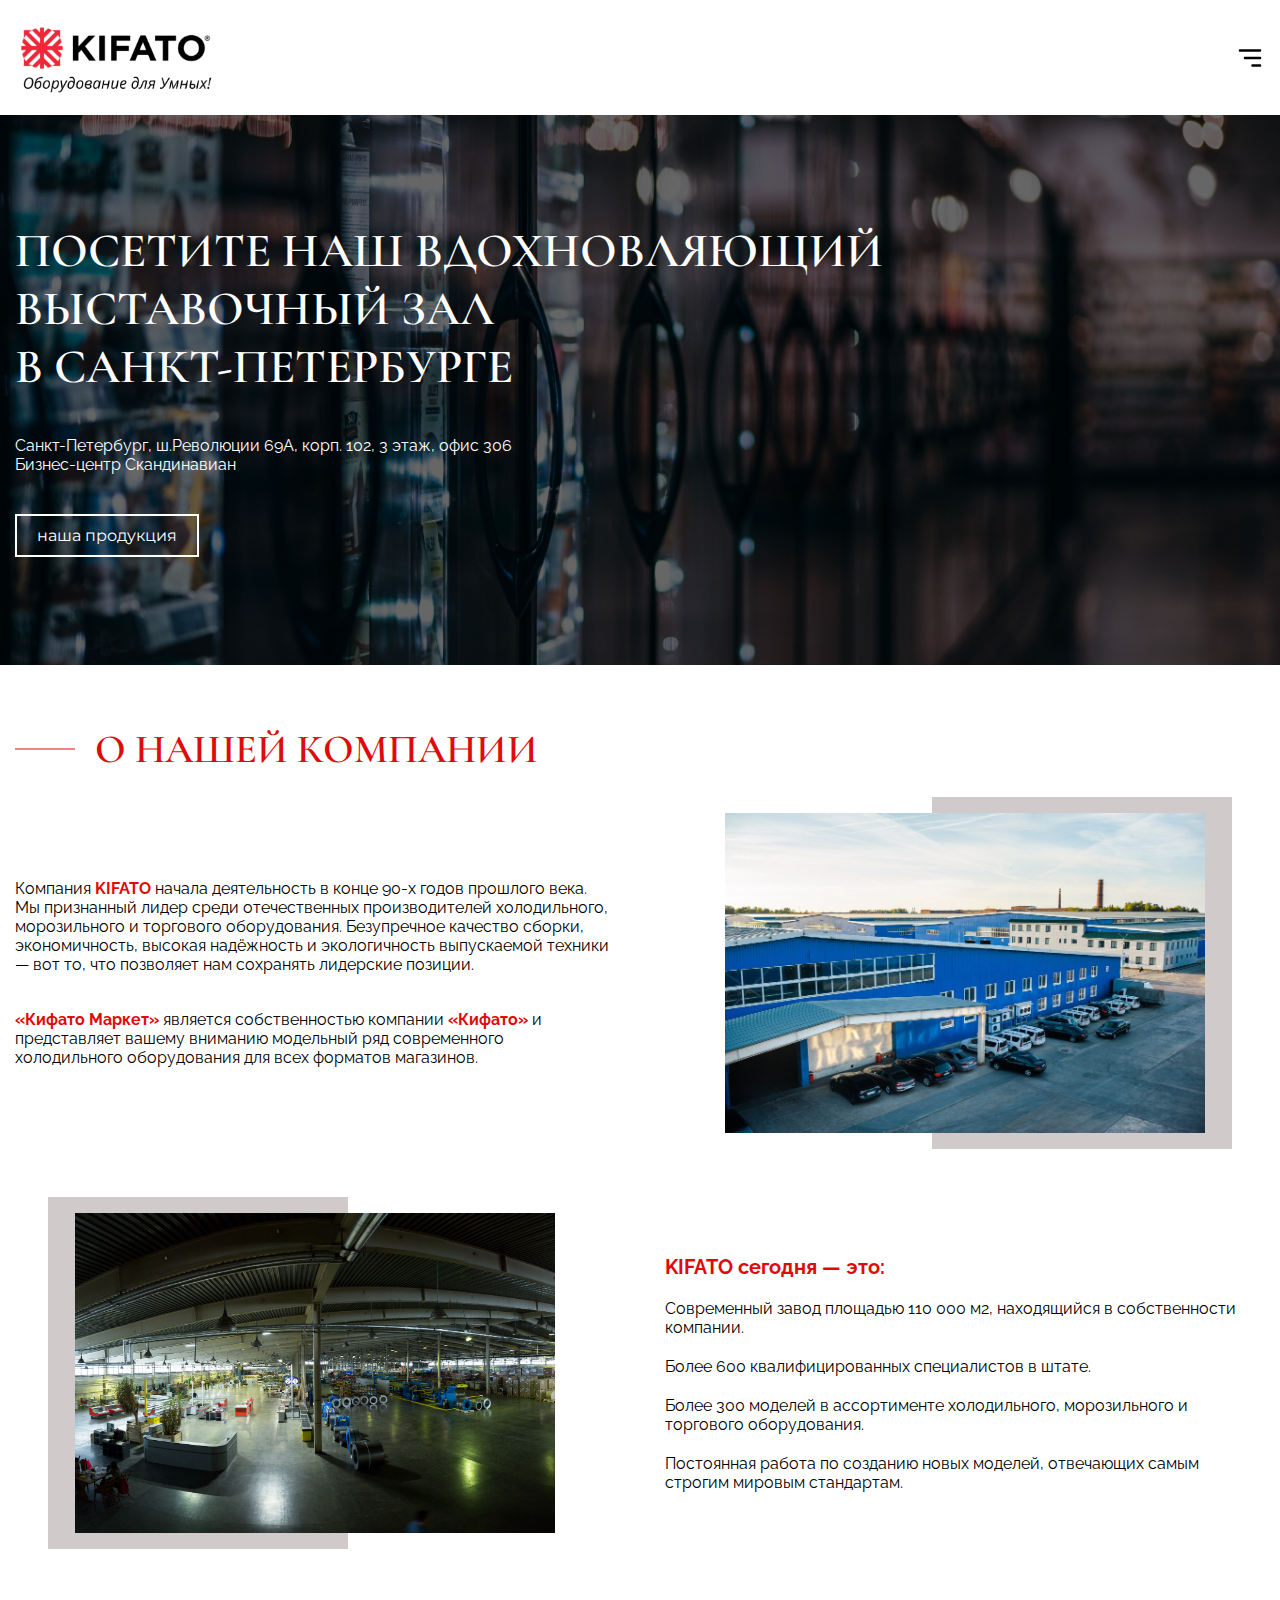
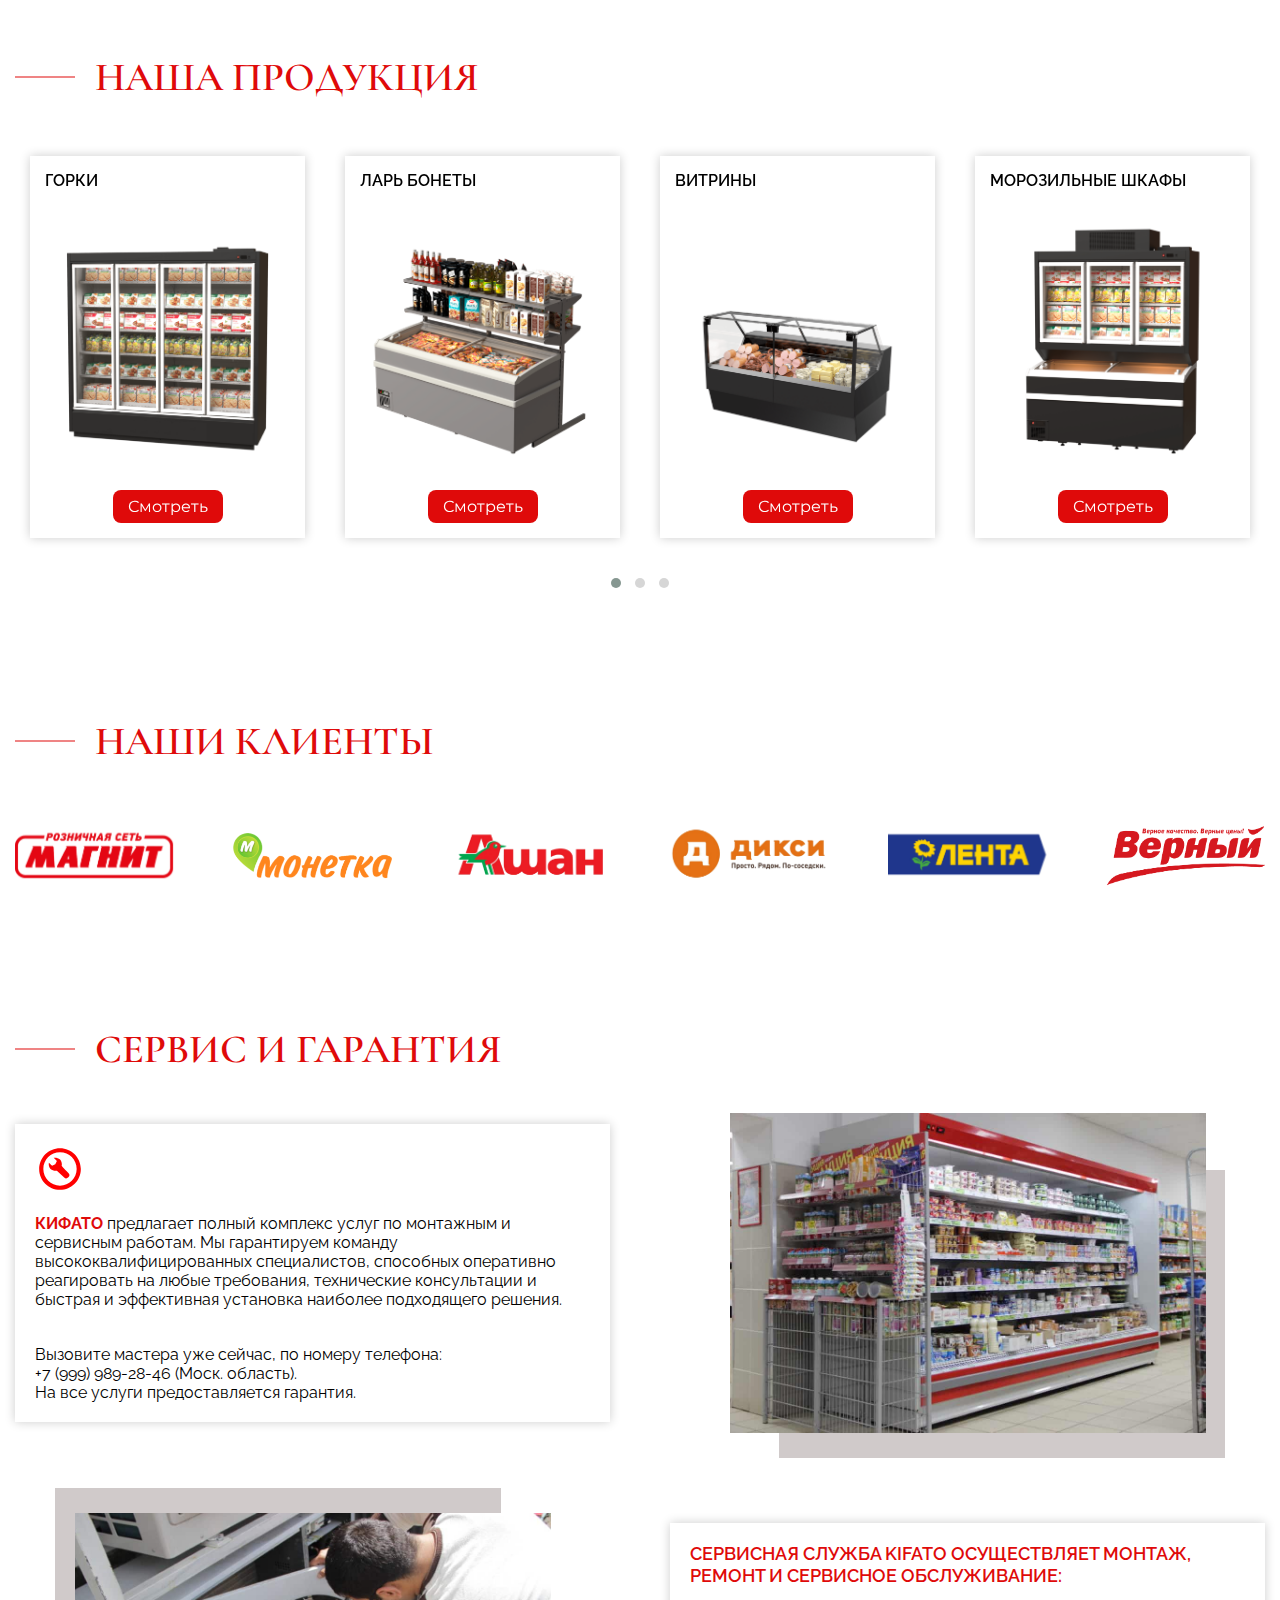
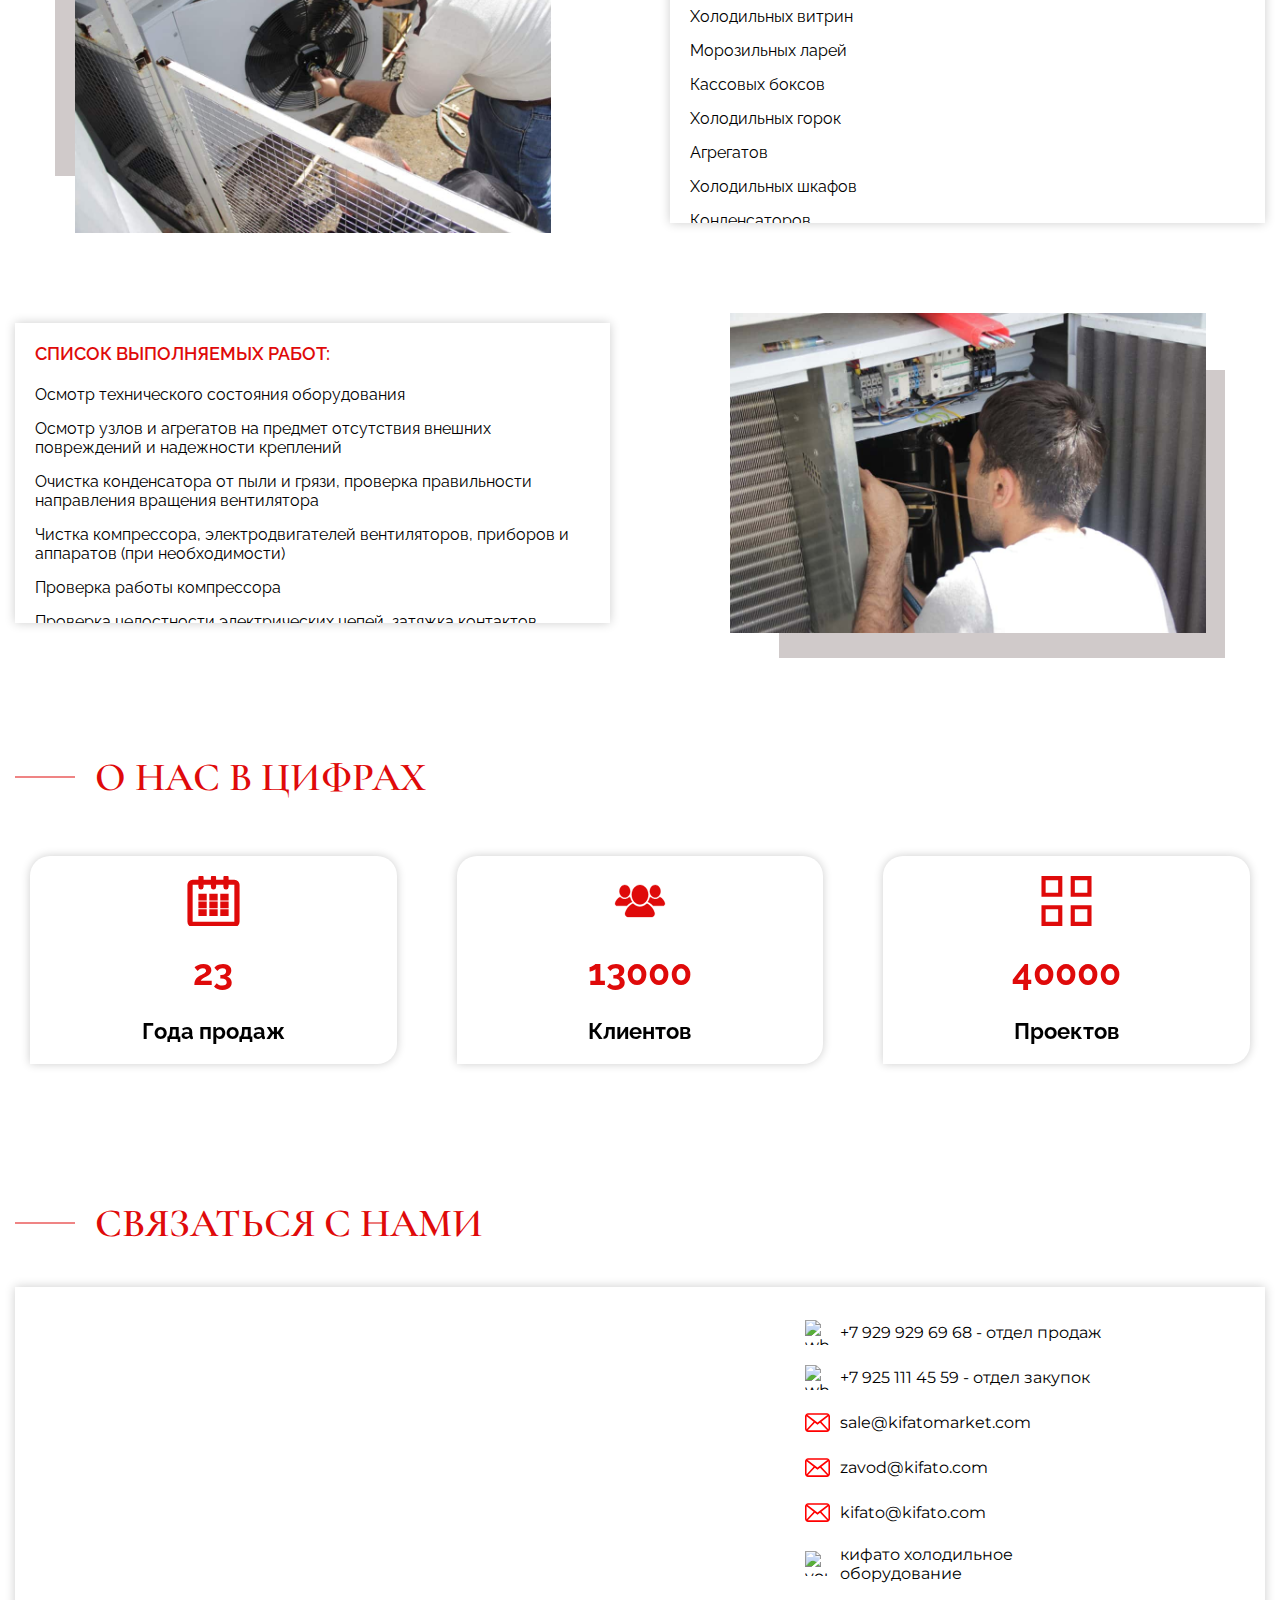
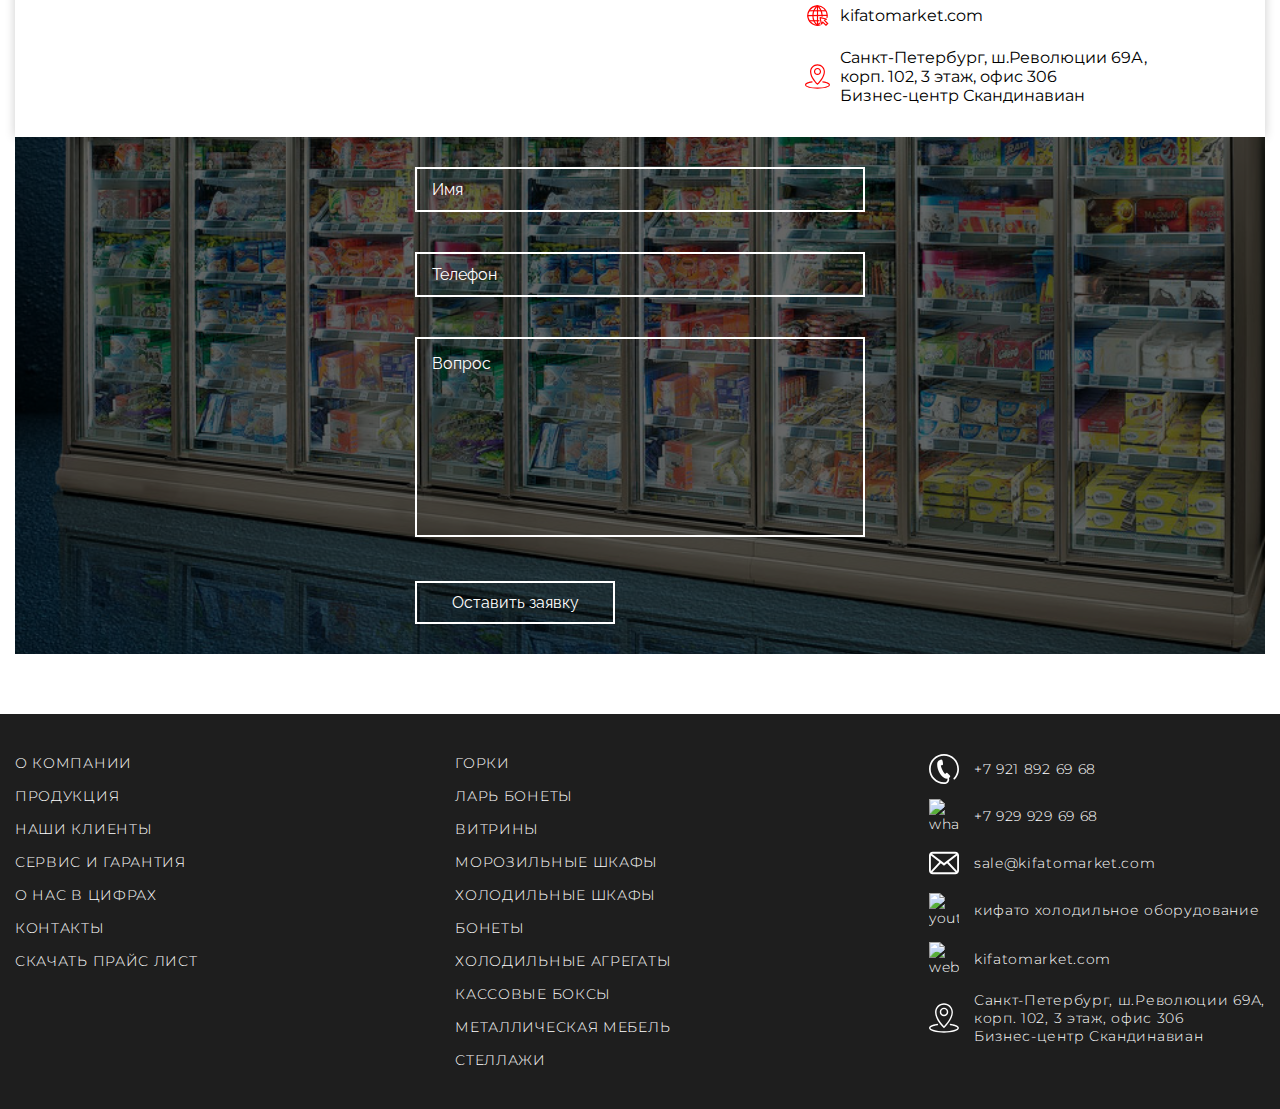
==== index.html @ d363a0f9 "first commit" ====
<!DOCTYPE html>
<html lang="ru">
<head>
    <meta charset="UTF-8">
    <meta name="viewport" content="width=device-width, initial-scale=1.0">
    <meta name="keywords" content="Холодильные камеры, Морозильные шкафы, Холодильные витрины, 
    Промышленные холодильники, Энергоэффективность, Хранение продуктов, Ресторанные холодильники,Экологические стандарты, Регулярное обслуживание, Охлаждение и замораживание, Торговое оборудование,Производитель холодильного оборудования, Холодильная горка, ларь бонета">
    <meta name="description" content="Каталог холодильного оборудования от ведущего производителя полный спектр оборудования для всех видов магазинов супермаркетов гипермаркетов">
    <meta name="author" content="hovseptorosyan@gmail.com">
    <meta property="og:type" content="website">
    <!-- <meta property="og:url" content="https://mysite.com/"> -->
    <meta property="og:title" content="KIFATO - холодильное оборудование">
    <meta property="og:description" content="Каталог холодильного оборудования от ведущего производителя полный спектр оборудования для всех видов магазинов супермаркетов гипермаркетов">
    <!-- <meta property="og:image" content="https://mysite.com/image.jpg"> -->
    <title>KIFATO - холодильное оборудование</title>
    <link href="./img/logo/short-icon.png" rel="shortcut icon" type="image/x-icon">
    <link rel="stylesheet" href="./css/owl.carousel.min.css">
    <link rel="stylesheet" href="./css/owl.theme.default.min.css">
    <link rel="stylesheet" href="./css/main.css">
    <link rel="preconnect" href="https://fonts.googleapis.com">
    <link rel="preconnect" href="https://fonts.gstatic.com" crossorigin>
    <link href="https://fonts.googleapis.com/css2?family=Cormorant+Garamond:wght@600&family=Montserrat:wght@300;400&family=Nunito:wght@300&family=Raleway&display=swap" rel="stylesheet">
</head>
<body>

    <div class="navigation">
        <div class="container">
            <div class="navigation__row">
                <div class="logo">
                    <img src="./img/logo/logo.png" alt="Kifato холодильное оборудование">
                </div>
                <nav class="nav">
                    <div class="nav__wrapper">
                        <ul class="nav__menu">
                            <li class="nav__menu-item">
                                <a href="#about-company" class="nav__menu-link">о компании</a>
                            </li>
                            <li class="nav__menu-item">
                                <a href="#products" class="nav__menu-link">продукция</a>
                            </li>
                            <li class="nav__menu-item">
                                <a href="#clients" class="nav__menu-link">наши клиенты</a>
                            </li>
                            <li class="nav__menu-item">
                                <a href="#service-guarantee" class="nav__menu-link">сервис и гарантия</a>
                            </li>
                            <li class="nav__menu-item">
                                <a href="#about-numbers" class="nav__menu-link">о нас в цифрах</a>
                            </li>
                            <li class="nav__menu-item">
                                <a href="#contacts" class="nav__menu-link">контакты</a>
                            </li>
                        </ul>
                        <ul class="nav__contacts">
                            <li class="nav__contacts-item">
                                <a href="tel:+79218926968" class="nav__contacts-link">
                                    <img src="./img/socials/phone-red.svg" alt="phone" width="30" height="30">
                                </a>
                            </li>
                            <li class="nav__contacts-item">
                                <a href="https://api.whatsapp.com/send/?phone=79299296968&text&type=phone_number&app_absent=0" class="nav__contacts-link">
                                    <img src="./img/socials/whatsapp.svg" alt="whatsapp" width="30" height="30">
                                </a>
                            </li>
                            <li class="nav__contacts-item">
                                <a href="mailto:sale@kifatomarket.com" class="nav__contacts-link">
                                    <img src="./img/socials/mail-red.svg" alt="mail" width="30" height="30">
                                </a>
                            </li>
                        </ul>
                        <button class="close-mobile-menu">
                            <img src="./img/icons/close-square.svg" alt="close" width="30">
                        </button>
                    </div>
                </nav>  
                <button class="open-mobile-menu">
                    <img src="./img/icons/burger-menu.svg" alt="burger-menu" width="30">
                </button>
            </div>
        </div>
    </div>

    <header class="header">
        <div class="container">
            <div class="header__row">
                <div class="header__content">
                    <h1 class="title-1 header__title">
                        посетите наш вдохновляющий выставочный зал  <br> в Санкт-Петербурге
                    </h1>
                    <div class="header__address">
                        <span class="header__address-text">
                            Санкт-Петербург, ш.Революции 69А, корп. 102, 3 этаж, офис 306 <br> Бизнес-центр Скандинавиан
                        </span>
                    </div>
                    <!-- <div class="header__desc">
                        <p>Здесь вы можете погрузиться в мир инновационных холодильных решений, представленных нашей компанией. Мы гордимся производством высококачественного холодильного оборудования, которое удовлетворяет самым строгим стандартам и требованиям.</p>
                        <p>Наша компания специализируется на разработке и изготовлении холодильных систем для различных отраслей, включая рестораны, магазины, больницы, а также множество других коммерческих и промышленных предприятий. Мы предоставляем решения, которые сочетают в себе современные технологии, эффективность и надежность.</p>
                    </div> -->
                    <div class="header__button">
                        <a href="#products" class="button">наша продукция</a>
                    </div>
                </div>
            </div>
        </div>
    </header>

    <main class="main">

        <section class="about-company" id="about-company">
            <div class="container">
                <h2 class="title-2 about-company__title">о нашей компании</h2>
                <div class="about-company__row">
                    <div class="about-company__content">
                        <div class="about-company__desc">
                            <div class="about-company__text">
                                <p>Компания <span>KIFATO</span> начала деятельность в конце 90-х годов прошлого века. Мы признанный лидер среди отечественных производителей холодильного, морозильного и торгового оборудования. Безупречное качество сборки, экономичность, высокая надёжность и экологичность выпускаемой техники — вот то, что позволяет нам сохранять лидерские позиции.</p>
                                <p><span>«Кифато Маркет»</span> является собственностью компании <span>«Кифато»</span> и представляет вашему вниманию модельный ряд современного холодильного оборудования для всех форматов магазинов.</p>
                            </div>
                        </div>
                        <div class="about-company__img">
                            <img src="./img/about-company/kifato-plant-outside.jpg" alt="Kifato plant" width="540">
                        </div>
                    </div>
                    <div class="about-company__content">
                        <div class="about-company__img">
                            <img src="./img/about-company/kifato-plant-inside.jpg" alt="Kifato plant" width="540">
                        </div>
                        <div class="about-company__desc">
                            <div class="about-company__text">
                                <span class="about-company__list-title">KIFATO сегодня — это:</span>
                                <ul class="about-company__list">
                                    <li class="about-company__item">
                                        Современный завод площадью 110 000 м2, находящийся в собственности компании.
                                    </li>
                                    <li class="about-company__item">
                                        Более 600 квалифицированных специалистов в штате.
                                    </li>
                                    <li class="about-company__item">
                                        Более 300 моделей в ассортименте холодильного, морозильного и торгового оборудования.
                                    </li>
                                    <li class="about-company__item">
                                        Постоянная работа по созданию новых моделей, отвечающих самым строгим мировым стандартам.
                                    </li>
                                </ul>
                            </div>
                        </div>
                    </div>
                </div>
            </div>
        </section>

        <section class="products" id="products">
            <div class="container">
                <div class="products__row">
                    <h2 class="title-2 products__title">наша продукция</h2>
                    <div class="products__wrapper owl-carousel slide-three owl-theme">
                        <div class="products__item">
                            <div class="product">
                                <h4 class="title-4 product__title">Горки</h4>
                                <img src="./img/products/gorka.png" alt="Холодильная горка" class="product__img" height="300">
                                <a href="./all-products.html#gorki" class="product__btn">Смотреть</a>
                            </div>
                        </div>
                        <div class="products__item">
                            <div class="product">
                                <h4 class="title-4 product__title">Ларь бонеты</h4>
                                <img src="./img/products/lar-boneti.png" alt="ларь бонета" class="product__img" height="300">
                                <a href="./all-products.html#lar-boneti" class="product__btn">Смотреть</a>
                            </div>
                        </div>
                        <div class="products__item">
                            <div class="product">
                                <h4 class="title-4 product__title">Витрины</h4>
                                <img src="./img/products/vitrina.png" alt="холодильные витрины" class="product__img" height="300">
                                <a href="./all-products.html#vitrini" class="product__btn">Смотреть</a>
                            </div>
                        </div>
                        <div class="products__item">
                            <div class="product">
                                <h4 class="title-4 product__title">Морозильные шкафы</h4>
                                <img src="./img/products/morozilniy-shkaf.png" alt="Морозильные шкафы" class="product__img" height="300">
                                <a href="./all-products.html#morozilniye-shkafi" class="product__btn">Смотреть</a>
                            </div>
                        </div>
                        <div class="products__item">
                            <div class="product">
                                <h4 class="title-4 product__title">Холодильные шкафы</h4>
                                <img src="./img/products/xolodilniy-shkaf.png" alt="Холодильные шкафы" class="product__img" height="300">
                                <a href="./all-products.html#xolodilnie-shkafi" class="product__btn">Смотреть</a>
                            </div>
                        </div>
                        <div class="products__item">
                            <div class="product">
                                <h4 class="title-4 product__title">Бонеты</h4>
                                <img src="./img/products/boneta.png" alt="Бонеты" class="product__img" height="300">
                                <a href="./all-products.html#boneti" class="product__btn">Смотреть</a>
                            </div>
                        </div>
                        <div class="products__item">
                            <div class="product">
                                <h4 class="title-4 product__title">Агрегаты</h4>
                                <img src="./img/products/agregat.png" alt="Агрегаты" class="product__img" height="300">
                                <a href="./all-products.html#xolodilnie-agregati" class="product__btn">Смотреть</a>
                            </div>
                        </div>
                        <div class="products__item">
                            <div class="product">
                                <h4 class="title-4 product__title">Кассовые боксы</h4>
                                <img src="./img/products/kasoviy-boks.png" alt="Кассовые боксы" class="product__img" height="300">
                                <a href="./all-products.html#kasovie-boksi" class="product__btn">Смотреть</a>
                            </div>
                        </div>
                        <div class="products__item">
                            <div class="product">
                                <h4 class="title-4 product__title">Металлическая мебель</h4>
                                <img src="./img/products/metalicheskaya-mebel.png" alt="Металлическая мебель" class="product__img" height="300">
                                <a href="./all-products.html#metalicheskaya-mebel" class="product__btn">Смотреть</a>
                            </div>
                        </div>
                        <div class="products__item">
                            <div class="product">
                                <h4 class="title-4 product__title">Стеллажи</h4>
                                <img src="./img/products/stelaj.png" alt="Стеллажи" class="product__img" height="300">
                                <a href="./all-products.html#stelaji" class="product__btn">Смотреть</a>
                            </div>
                        </div>
                    </div> 
                </div>
            </div>
        </section>

        <section class="clients" id="clients">
            <div class="container">
                <div class="clients__row">
                    <h2 class="title-2 clients__title">наши клиенты</h2>
                    <ul class="clients__wrapper owl-carousel slide-one owl-theme">
                        <li class="clients__item">
                            <img src="./img/clients/magnit.png" alt="Магнит гипермаркет" width="183">
                        </li>
                        <li class="clients__item">
                            <img src="./img/clients/monetka.png" alt="Монетка гипермаркет" width="183">
                        </li>
                        <li class="clients__item">
                            <img src="./img/clients/ashan.png" alt="Ашан гипермаркет" width="183">
                        </li>
                        <li class="clients__item">
                            <img src="./img/clients/diksi.png" alt="Дикси гипермаркет" width="183">
                        </li>
                        <li class="clients__item">
                            <img src="./img/clients/lenta.png" alt="Лента гипермаркет" width="183">
                        </li>
                        <li class="clients__item">
                            <img src="./img/clients/verniy.png" alt="Верный гипермаркет" width="183">
                        </li>      
                    </ul>
                </div>
            </div>
        </section>

        <section class="service-guarantee" id="service-guarantee">
            <div class="container">
                <div class="service-guarantee__row">
                    <h2 class="title-2 service-guarantee__title">сервис и гарантия</h2>
                    <div class="service-guarantee__wrapper">
                        <div class="service-guarantee__item">
                            <div class="service-guarantee__item-content guarantee-one">
                                <div class="service-guarantee__item-desc">
                                    <img src="./img/icons/maintenance-warning.svg" alt="maintenance-warning">
                                    <p><span>КИФАТО</span> предлагает полный комплекс услуг по монтажным и сервисным работам. Мы гарантируем команду высококвалифицированных специалистов, способных оперативно реагировать на любые требования, технические консультации и быстрая и эффективная установка наиболее подходящего решения.</p>
                                    <p>Вызовите мастера уже сейчас, по номеру телефона:<br> +7 (999) 989-28-46 (Моск. область). <br>На все услуги предоставляется гарантия.</p>
                                </div>
                            </div>
                            <div class="service-guarantee__item-img">
                                <img src="./img/services/img-1.jpg" alt="сервисные работы по холодильным оборудованиям" width="500">
                            </div>
                        </div>
                        <div class="service-guarantee__item">
                            <div class="service-guarantee__item-img">
                                <img src="./img/services/img-2.jpg" alt="сервисные работы по холодильным оборудованиям" width="500">
                            </div>
                            <div class="service-guarantee__item-content">
                                <h3 class="title-3 service-guarantee__item-title">
                                    СЕРВИСНАЯ СЛУЖБА KIFATO ОСУЩЕСТВЛЯЕТ МОНТАЖ, РЕМОНТ И СЕРВИСНОЕ ОБСЛУЖИВАНИЕ:
                                </h3>
                                <ul class="service-guarantee__item-list">
                                    <li>Холодильных витрин</li>
                                    <li>Морозильных ларей</li>
                                    <li>Кассовых боксов</li>
                                    <li>Холодильных горок</li>
                                    <li>Агрегатов</li>
                                    <li>Холодильных шкафов</li>
                                    <li>Конденсаторов</li>
                                    <li>Холодильных камер</li>
                                    <li>Централей</li>
                                </ul>
                            </div>
                        </div>
                        <div class="service-guarantee__item">
                            <div class="service-guarantee__item-content">
                                <h3 class="title-3 service-guarantee__item-title">
                                    Список выполняемых работ:
                                </h3>
                                <ul class="service-guarantee__item-list">
                                    <li>Осмотр технического состояния оборудования</li>
                                    <li>Осмотр узлов и агрегатов на предмет отсутствия внешних повреждений и надежности креплений</li>
                                    <li>Очистка конденсатора от пыли и грязи, проверка правильности направления вращения вентилятора</li>
                                    <li>Чистка компрессора, электродвигателей вентиляторов, приборов и аппаратов (при необходимости)</li>
                                    <li>Проверка работы компрессора</li>
                                    <li>Проверка целостности электрических цепей, затяжка контактов</li>
                                    <li>Проверка и настройка регулирующей аппаратуры</li>
                                    <li>Проверка и регулировка температурного режима</li>
                                    <li>Проверка уровня, прозрачности и чистоты масла (для выносного холода)</li>
                                    <li>Проверка напряжения питающей электрической сети</li>
                                    <li>Срочный ремонт узлов и агрегатов, бесплатная замена</li>
                                    <li>Гарантия 5 лет</li>
                                </ul>
                            </div>
                            <div class="service-guarantee__item-img">
                                <img src="./img/services/img-3.jpg" alt="сервисные работы по холодильным оборудованиям" width="500">
                            </div>
                        </div>
                    </div>
                </div>
            </div>
        </section>

        <section class="about-numbers" id="about-numbers">
            <div class="container">
                <div class="about-numbers__row">
                    <h2 class="title-2 about-numbers__title">о нас в цифрах</h2>
                    <div class="about-numbers__wrapper owl-carousel slide-two owl-theme"> 
                        <div class="about-numbers__item">
                            <div class="about-numbers__item-container">
                                <img src="./img/icons/date.svg" alt="date" width="35">
                                <span class="about-numbers__num">23</span>
                                <span class="about-numbers__text">Года продаж</span>
                            </div>  
                        </div>
                        <div class="about-numbers__item">
                            <div class="about-numbers__item-container">
                                <img src="./img/icons/users.svg" alt="users" width="35">
                                <span class="about-numbers__num">13000</span>
                                <span class="about-numbers__text">Клиентов</span>
                            </div>
                        </div>
                        <div class="about-numbers__item">
                            <div class="about-numbers__item-container">
                                <img src="./img/icons/projects.svg" alt="projects" width="35">
                                <span class="about-numbers__num">40000</span>
                                <span class="about-numbers__text">Проектов</span>
                            </div>
                        </div>
                    </div>
                </div>
            </div>
        </section>

        <section class="contacts" id="contacts">
            <div class="container">
                <div class="contacts__row">
                    <h2 class="title-2 contacts__title">связаться с нами</h2>
                    <div class="contacts__wrapper">
                        <div class="contacts__map">
                            <iframe src="https://yandex.ru/map-widget/v1/?um=constructor%3A6db54461ebeb2c82164f9910c2fef056eb5f100e6af32f95cae413eee16baae0&amp;source=constructor" width="900" height="450" frameborder="0"></iframe>
                            <div class="contacts__map-list">
                                <a href="" class="contacts__map-item">
                                    <img src="./img/socials/whatsapp.svg" alt="whatsapp">
                                    +7 929 929 69 68 - отдел продаж
                                </a>
                                <a href="" class="contacts__map-item">
                                    <img src="./img/socials/whatsapp.svg" alt="whatsapp">
                                    +7 925 111 45 59 - отдел закупок
                                </a>
                                <a href="" class="contacts__map-item">
                                    <img src="./img/socials/mail-red.svg" alt="mail">
                                    sale@kifatomarket.com
                                </a>
                                <a href="" class="contacts__map-item">
                                    <img src="./img/socials/mail-red.svg" alt="mail">
                                    zavod@kifato.com
                                </a>
                                <a href="" class="contacts__map-item">
                                    <img src="./img/socials/mail-red.svg" alt="mail">
                                    kifato@kifato.com
                                </a>
                                <a href="" class="contacts__map-item">
                                    <img src="./img/socials/youtube.svg" alt="youtube">
                                    кифато холодильное <br> оборудование
                                </a>
                                <a href="" class="contacts__map-item">
                                    <img src="./img/socials/website-red.svg" alt="website">
                                    kifatomarket.com
                                </a>
                                <span class="contacts__map-item">
                                    <img src="./img/socials/address-red.svg" alt="address">
                                    Санкт-Петербург, ш.Революции 69А, <br> корп. 102, 3 этаж, офис 306 <br> Бизнес-центр Скандинавиан
                                </span>
                            </div>
                        </div>
                        <div class="contacts__form">
                            <form action="" class="form">
                                <label for="name">
                                    <input type="text" id="name" name="name" placeholder="Имя" class="form__input">
                                </label>
                                <label for="phone">
                                    <input type="tel" id="phone" name="phone" placeholder="Телефон" class="form__input">
                                </label>
                                <label for="subject">
                                    <textarea id="subject" name="subject" placeholder="Вопрос" class="form__textarea"></textarea>
                                </label>
                                <input type="submit" value="Оставить заявку" class="form__button">
                            </form>
                        </div>
                    </div>
                </div>
            </div>
        </section>

    </main>

    <footer class="footer">
        <div class="container">
            <div class="footer__row">
                <ul class="footer__nav">
                    <li class="footer__nav-item">
                        <a href="#about-company" class="footer__nav-link">о компании</a>
                    </li>
                    <li class="footer__nav-item">
                        <a href="#products" class="footer__nav-link">продукция</a>
                    </li>
                    <li class="footer__nav-item">
                        <a href="#clients" class="footer__nav-link">наши клиенты</a>
                    </li>
                    <li class="footer__nav-item">
                        <a href="#service-guarantee" class="footer__nav-link">сервис и гарантия</a>
                    </li>
                    <li class="footer__nav-item">
                        <a href="#about-numbers" class="footer__nav-link">о нас в цифрах</a>
                    </li>
                    <li class="footer__nav-item">
                        <a href="#contacts" class="footer__nav-link">контакты</a>
                    </li>
                    <li class="footer__nav-item">
                        <a href="./img/price-list/price-list.pdf" download class="footer__nav-link">скачать прайс лист</a>
                    </li>
                </ul>
                <ul class="footer__product">
                    <li class="footer__product-item">
                        <a href="./all-products.html#gorki" class="footer__product-link">Горки</a>
                    </li>
                    <li class="footer__product-item">
                        <a href="./all-products.html#lar-boneti" class="footer__product-link">Ларь Бонеты</a>
                    </li>
                    <li class="footer__product-item">
                        <a href="./all-products.html#vitrini" class="footer__product-link">Витрины</a>
                    </li>
                    <li class="footer__product-item">
                        <a href="./all-products.html#morozilnie-shkafi" class="footer__product-link">Морозильные Шкафы</a>
                    </li>
                    <li class="footer__product-item">
                        <a href="./all-products.html#xolodilnie-shkafi" class="footer__product-link">Холодильные Шкафы</a>
                    </li>
                    <li class="footer__product-item">
                        <a href="./all-products.html#boneti" class="footer__product-link">Бонеты</a>
                    </li>
                    <li class="footer__product-item">
                        <a href="./all-products.html#xolodilnie-agregati" class="footer__product-link">Холодильные Агрегаты</a>
                    </li>
                    <li class="footer__product-item">
                        <a href="./all-products.html#kasovie-boksi" class="footer__product-link">Кассовые Боксы</a>
                    </li>
                    <li class="footer__product-item">
                        <a href="./all-products.html#metalicheskaya-mebel" class="footer__product-link">Металлическая Мебель</a>
                    </li>
                    <li class="footer__product-item">
                        <a href="./all-products.html#stelaji" class="footer__product-link">Стеллажи</a>
                    </li>
                </ul>
                <ul class="footer__contacts">
                    <li class="footer__contacts-item">
                        <a href="tel:+79218926968" class="footer__contacts-link">
                            <img src="./img/socials/phone-white.svg" alt="phone" width="30" height="30">
                            +7 921 892 69 68
                        </a>
                    </li>
                    <li class="footer__contacts-item">
                        <a href="https://api.whatsapp.com/send/?phone=79299296968&text&type=phone_number&app_absent=0" class="footer__contacts-link">
                            <img src="./img/socials/whatsapp.svg" alt="whatsapp" width="30" height="30">
                            +7 929 929 69 68
                        </a>
                    </li>
                    <li class="footer__contacts-item">
                        <a href="mailto:sale@kifatomarket.com" class="footer__contacts-link">
                            <img src="./img/socials/mail-white.svg" alt="mail" width="30" height="30">
                            sale@kifatomarket.com
                        </a>
                    </li>
                    <li class="footer__contacts-item">
                        <a href="https://www.youtube.com/channel/UCUfsoBr1ZgUbd3mUaezPyWw" class="footer__contacts-link">
                            <img src="./img/socials/youtube.svg" alt="youtube" width="30" height="30">
                            кифато холодильное оборудование
                        </a>
                    </li>
                    <li class="footer__contacts-item">
                        <a href="https://kifatomarket.com/" class="footer__contacts-link">
                            <img src="./img/socials/website.svg" alt="website" width="30" height="30">
                            kifatomarket.com
                        </a>
                    </li>
                    <li class="footer__contacts-item">
                        <span class="footer__contacts-link">
                            <img src="./img/socials/address.svg" alt="address" width="30" height="30">
                            Санкт-Петербург, ш.Революции 69А, <br> корп. 102, 3 этаж, офис 306 <br> Бизнес-центр Скандинавиан
                        </span>
                    </li>
                </ul>  
            </div>
        </div>
    </footer>

    <script src="./js/jquery.js"></script>
    <script src="./js/owl.carousel.min.js"></script>
    <script src="./js/owl-carousel.js"></script>
    <script src="./js/navigation.js"></script>

</body>
</html>
---- css/main.css ----
* {
  padding: 0px;
  margin: 0px;
  border: none;
}

*,
*::before,
*::after {
  box-sizing: border-box;
}

a, a:link, a:visited {
  text-decoration: none;
}

a:hover {
  text-decoration: none;
}

aside, nav, footer, header, section, main {
  display: block;
}

h1, h2, h3, h4, h5, h6, p {
  font-size: inherit;
  font-weight: inherit;
}

ul, ul li {
  list-style: none;
}

img {
  vertical-align: top;
}

img, svg {
  max-width: 100%;
  height: auto;
}

address {
  font-style: normal;
}

input, textarea, button, select {
  font-family: inherit;
  font-size: inherit;
  color: inherit;
  background-color: transparent;
}

input::-ms-clear {
  display: none;
}

button, input[type=submit] {
  display: inline-block;
  box-shadow: none;
  background-color: transparent;
  background: none;
  cursor: pointer;
}

input:focus, input:active,
button:focus, button:active {
  outline: none;
}

button::-moz-focus-inner {
  padding: 0;
  border: 0;
}

label {
  cursor: pointer;
}

legend {
  display: block;
}

iframe {
  display: block;
}

html, body {
  font-family: "Raleway", sans-serif;
  font-size: 16px;
  font-weight: 400;
  color: #000;
  scroll-behavior: smooth;
}

.modal-open {
  height: 100vh;
  overflow-y: hidden;
}

.container {
  padding: 0 15px;
  margin: 0 auto;
  max-width: 1430px;
}

h1, h2, h3, h4, h5, h6 {
  font-family: "Cormorant Garamond", serif;
  font-weight: 600;
  text-transform: uppercase;
  line-height: 1.2;
}

a {
  font-family: "Montserrat", sans-serif;
}

section {
  padding: 60px 0;
}

.title-1 {
  font-size: 48px;
  color: #fff;
}

.title-2 {
  margin-left: 80px;
  position: relative;
  font-size: 40px;
  color: #DF0A0A;
}
.title-2::before {
  position: absolute;
  top: 50%;
  left: -80px;
  content: "";
  width: 60px;
  height: 1px;
  background-color: #DF0A0A;
  transform: translateY(-50%);
}

.title-3 {
  font-family: "Raleway", sans-serif;
  font-size: 18px;
  color: #DF0A0A;
}

.title-4 {
  font-family: "Raleway", sans-serif;
}

.button {
  display: inline-block;
  padding: 10px 20px;
  border: 2px solid #fff;
  color: #fff;
  transition: all 0.2s ease-in;
}
.button:hover {
  background-color: #fff;
  color: #000;
}

p + p {
  margin-top: 1em;
}

@media (max-width: 1200px) {
  .title-1 {
    font-size: 44px;
  }
}
@media (max-width: 992px) {
  section {
    padding: 40px 0;
  }
  .title-1 {
    font-size: 40px;
  }
  .title-2 {
    margin-left: 40px;
    font-size: 36px;
  }
  .title-2::before {
    left: -40px;
    width: 30px;
  }
}
@media (max-width: 768px) {
  section {
    padding: 20px 0;
  }
  .title-1 {
    font-size: 34px;
  }
  .title-2 {
    font-size: 32px;
  }
  .button {
    padding: 9px 16px;
    border: 2px solid #fff;
  }
}
@media (max-width: 600px) {
  .title-1 {
    font-size: 28px;
  }
  .title-2 {
    font-size: 24px;
  }
  .button {
    padding: 7px 15px;
    font-size: 14px;
    border: 1px solid #fff;
  }
}
.navigation {
  padding: 20px 0;
  background-color: #fff;
}
.navigation a {
  font-size: 14px;
  font-weight: 600;
  letter-spacing: 0.6px;
  text-transform: uppercase;
  color: #000;
}

.navigation__row {
  display: flex;
  justify-content: space-between;
  align-items: center;
  -moz-column-gap: 30px;
       column-gap: 30px;
}

.logo {
  width: 16%;
}

.nav .nav__wrapper {
  display: flex;
  align-items: center;
  -moz-column-gap: 60px;
       column-gap: 60px;
}

.nav__menu {
  display: flex;
  -moz-column-gap: 20px;
       column-gap: 20px;
}
.nav__menu .nav__menu-link {
  position: relative;
  padding-bottom: 3px;
}
.nav__menu .nav__menu-link::before {
  position: absolute;
  top: 100%;
  left: 0;
  content: "";
  width: 0%;
  height: 2px;
  background-color: #DF0A0A;
  transition: width 0.3s ease-in;
}
.nav__menu .nav__menu-link:hover::before {
  width: 100%;
}

.nav__contacts {
  display: flex;
  -moz-column-gap: 10px;
       column-gap: 10px;
}
.nav__contacts img {
  width: 30px;
}

.open-mobile-menu, .close-mobile-menu {
  display: none;
  width: 30px;
  height: 30px;
}

@media (max-width: 1300px) {
  .nav {
    position: fixed;
    top: 0;
    left: 0;
    display: flex;
    justify-content: center;
    align-items: center;
    width: 100%;
    height: 0%;
    background-color: #eae6e6;
    overflow-x: hidden;
    transition: 0.2s;
    z-index: 3;
  }
  .nav--show {
    height: 100%;
  }
  .nav__wrapper {
    display: flex;
    flex-direction: column;
    row-gap: 30px;
  }
  .nav__menu {
    display: flex;
    flex-direction: column;
    align-items: center;
    row-gap: 20px;
  }
  .open-mobile-menu {
    display: block;
  }
  .close-mobile-menu {
    position: absolute;
    display: block;
    top: 15px;
    right: 15px;
  }
}
@media (max-width: 1200px) {
  .logo {
    width: 20%;
  }
}
@media (max-width: 992px) {
  .logo {
    width: 22%;
  }
}
@media (max-width: 768px) {
  .logo {
    width: 30%;
  }
}
@media (max-width: 600px) {
  .logo {
    width: 40%;
  }
}
@media (max-width: 426px) {
  .logo {
    width: 50%;
  }
}
.header {
  height: 550px;
  position: relative;
  background-image: url("./../img/header/background.jpg");
  background-repeat: no-repeat;
  background-size: cover;
  background-position: center center;
  color: #fff;
}
.header::before {
  position: absolute;
  top: 0;
  left: 0;
  content: "";
  width: 100%;
  height: 100%;
  background-color: rgba(0, 0, 0, 0.6);
}

.header__row {
  padding: 60px 0;
  display: flex;
  flex-direction: column;
  justify-content: center;
  height: 550px;
}

.header__content {
  position: relative;
  display: flex;
  flex-direction: column;
  row-gap: 40px;
  z-index: 1;
}
.header__content .header__title {
  max-width: 900px;
}
.header__content .header__desc {
  max-width: 800px;
}
.header__content .header__desc p + p {
  margin-top: 30px;
}
.header__content .header__button {
  align-self: start;
}

.header__address-text {
  font-size: 16px;
}

@media (max-width: 1200px) {
  .header {
    height: 500px;
  }
  .header__row {
    height: 500px;
  }
}
@media (max-width: 992px) {
  .header {
    height: 450px;
  }
  .header__row {
    height: 450px;
  }
  .header__row {
    padding: 40px 0;
  }
}
@media (max-width: 768px) {
  .header {
    height: 400px;
  }
  .header__row {
    height: 400px;
  }
  .header__row {
    padding: 20px 0;
  }
  .header__content {
    row-gap: 30px;
  }
  .header__content .header__desc p + p {
    margin-top: 20px;
  }
}
@media (max-width: 600px) {
  .header {
    height: 350px;
  }
  .header__row {
    height: 350px;
  }
  .header__content {
    row-gap: 20px;
  }
  .header__content .header__title {
    max-width: 100%;
  }
  .header__content .header__desc p + p {
    margin-top: 15px;
  }
}
.about-company__row {
  display: flex;
  flex-direction: column;
  row-gap: 80px;
}

.about-company__content {
  display: grid;
  grid-template-columns: repeat(2, 1fr);
  align-items: center;
  grid-gap: 50px;
}

.about-company__title {
  margin-bottom: 40px;
}

.about-company__text {
  display: flex;
  flex-direction: column;
  row-gap: 20px;
}
.about-company__text span {
  color: #DF0A0A;
  font-weight: 700;
}

.about-company__img {
  position: relative;
  display: flex;
  align-items: center;
  justify-content: center;
}
.about-company__img img {
  width: 80%;
  height: 320px;
  -o-object-fit: cover;
     object-fit: cover;
  -o-object-position: center;
     object-position: center;
}
.about-company__img:nth-child(2)::before, .about-company__img:nth-child(1)::before {
  position: absolute;
  content: "";
  bottom: -25px;
  right: 40px;
  width: 75%;
  height: 90%;
  background-color: #d0caca;
  z-index: -1;
}
.about-company__img:nth-child(1)::before {
  top: -25px;
  left: 40px;
}

.about-company__list-title {
  font-size: 20px;
  font-weight: 700;
  color: #DF0A0A;
}

.about-company__list {
  display: flex;
  flex-direction: column;
  row-gap: 20px;
}
@media (max-width: 1300px) {
  .about-company__img:nth-child(2)::before, .about-company__img:nth-child(1)::before {
    bottom: -5%;
    right: 5.5%;
    width: 50%;
    height: 110%;
  }
  .about-company__img:nth-child(1)::before {
    top: -5%;
    left: 5.5%;
  }
}
@media (max-width: 1200px) {
  .about-company__row {
    row-gap: 60px;
  }
}
@media (max-width: 1024px) {
  .about-company__content {
    grid-template-columns: 1fr;
    grid-gap: 20px;
  }
  .about-company__desc {
    order: 2;
  }
  .about-company__img img {
    width: 70%;
    height: 300px;
  }
  .about-company__img:nth-child(2)::before, .about-company__img:nth-child(1)::before {
    bottom: -5%;
    right: 12.5%;
    width: 75%;
    height: 110%;
  }
  .about-company__img:nth-child(1)::before {
    top: -5%;
    left: 12.5%;
  }
}
@media (max-width: 992px) {
  .about-company__row {
    row-gap: 40px;
  }
}
@media (max-width: 768px) {
  .about-company__row {
    row-gap: 20px;
  }
  .about-company__title {
    margin-bottom: 20px;
  }
  .about-company__text p + p {
    margin-top: 0px;
  }
  .about-company__list-title {
    font-size: 18px;
  }
  .about-company__list {
    row-gap: 15px;
  }
  .about-company__img img {
    width: 70%;
    height: 250px;
  }
  .about-company__img:nth-child(2)::before, .about-company__img:nth-child(1)::before {
    bottom: -5%;
    right: 12.5%;
    width: 75%;
    height: 110%;
  }
  .about-company__img:nth-child(1)::before {
    top: -5%;
    left: 12.5%;
  }
}
@media (max-width: 600px) {
  .about-company__img {
    order: 1;
  }
  .about-company__img img {
    width: 100%;
    height: auto;
  }
  .about-company__img:nth-child(2)::before, .about-company__img:nth-child(1)::before {
    display: none;
  }
}
.products__title {
  margin-bottom: 40px;
}

.products__wrapper {
  display: grid;
  grid-template-columns: repeat(5, 1fr);
  grid-gap: 30px;
}

.products__item {
  padding: 15px;
}

.product {
  padding: 15px;
  display: flex;
  flex-direction: column;
  row-gap: 25px;
  box-shadow: 0px 0px 10px 0px rgba(0, 0, 0, 0.2);
}

.product__img {
  width: 290px;
  height: 250px;
  -o-object-fit: contain;
     object-fit: contain;
  cursor: pointer;
  transition: transform 0.2s ease-in;
}
.product__img:hover {
  transform: scale(1.1);
}

.product__btn {
  display: inline-block;
  align-self: center;
  padding: 7px 15px;
  border-radius: 8px;
  background-color: #DF0A0A;
  color: #fff;
  transition: opacity 0.2s ease-in;
}
.product__btn:hover {
  opacity: 0.5;
}

@media (max-width: 768px) {
  .products__title {
    margin-bottom: 20px;
  }
  .product {
    padding: 10px;
    row-gap: 15px;
  }
  .product__img {
    width: 240px;
    height: 200px;
  }
  .product__btn {
    padding: 5px 12px;
    border-radius: 6px;
  }
}
.all-products {
  padding: 20px 15px;
  background-color: #1e1e1e;
  color: #fff;
}

.all-products__header {
  margin-bottom: 20px;
}
.all-products__header .all-products__top {
  display: grid;
  grid-template-columns: 36% 1fr;
}
.all-products__header .all-products__header-link {
  display: flex;
  align-items: center;
  -moz-column-gap: 15px;
       column-gap: 15px;
  color: #fff;
  transition: color 0.2s ease-in;
}
.all-products__header .all-products__header-link .all-products__header-img {
  width: 35px;
  height: 35px;
}
.all-products__header .all-products__header-link:hover {
  color: #ff0000;
}
.all-products__header .all-products__header-title {
  font-size: 34px;
  text-align: left;
}

.all-products__nav .all-products__list {
  display: flex;
  flex-direction: column;
}
.all-products__nav .all-products__list .all-products__item {
  border-radius: 6px;
  border: 1px solid #fff;
}
.all-products__nav .all-products__list .all-products__item .all-products__link {
  display: block;
  padding: 8px 15px;
  font-size: 14px;
  color: #fff;
  border-radius: 6px;
}
.all-products__nav .all-products__list .all-products__item .all-products__link:hover {
  background-color: #fff;
  color: #1e1e1e;
}

.all-products__main {
  height: calc(100vh - 179.2px);
  overflow-y: scroll;
  padding: 0 15px 20px;
  display: flex;
  flex-direction: column;
  row-gap: 20px;
  background-color: #1e1e1e;
  background-attachment: fixed;
}
.all-products__main::-webkit-scrollbar {
  width: 0;
}
.all-products__main .all-products__section {
  padding: 20px 15px;
  display: flex;
  flex-direction: column;
  row-gap: 20px;
  background-color: #fff;
}
.all-products__main .all-products__section .all-products__section-title {
  font-family: "Raleway", sans-serif;
  font-size: 22px;
  color: #1e1e1e;
}
.all-products__main .all-products__section .all-products__section-title::before {
  background-color: #1e1e1e;
}
.all-products__section-row .all-products__section-row-title {
  font-size: 16px;
  color: #000;
  margin-bottom: 15px;
}

.product-wrapper {
  padding: 10px;
}
.product-wrapper .product-card {
  padding: 10px;
  display: flex;
  flex-direction: column;
  row-gap: 15px;
  align-items: center;
  box-shadow: 0px 0px 10px 0px rgba(0, 0, 0, 0.2);
}
.product-wrapper .product-card .product-card__title {
  font-size: 16px;
  color: #ff0000;
  text-align: center;
}
.product-wrapper .product-card .product-card__img {
  width: 290px;
  height: 250px;
  -o-object-fit: contain;
     object-fit: contain;
}
.product-wrapper .product-card .product-card__content {
  width: 100%;
  overflow-x: auto;
}
.product-wrapper .product-card .product-card__content::-webkit-scrollbar {
  height: 5px;
}
.product-wrapper .product-card .product-card__content::-webkit-scrollbar-track {
  background: #e5e5e5;
}
.product-wrapper .product-card .product-card__content::-webkit-scrollbar-thumb {
  background-color: #DF0A0A;
}
.product-wrapper .product-card .product-card__content .table {
  width: 100%;
  font-family: "Nunito", sans-serif;
  font-size: 13px;
  background-color: #dddddd;
  border-collapse: collapse;
}
.product-wrapper .product-card .product-card__content .table th, .product-wrapper .product-card .product-card__content .table td {
  padding: 8px;
  font-weight: bold;
  text-align: left;
  border: 2px solid #fff;
  text-align: center;
}

@media (max-width: 992px) {
  .all-products__main {
    height: calc(100vh - 179.2px);
  }
}
@media (max-width: 768px) {
  .all-products__header .all-products__top {
    grid-template-columns: 1fr;
    grid-gap: 20px;
  }
  .all-products__header .all-products__header-title {
    text-align: center;
  }
  .all-products__main {
    height: calc(100vh - 169.2px);
  }
}
@media (max-width: 650px) {
  .all-products__header {
    flex-direction: column;
    align-items: center;
    row-gap: 20px;
  }
}
@media (max-width: 600px) {
  .all-products {
    padding: 15px 15px;
  }
  .all-products__header {
    row-gap: 15px;
    margin-bottom: 15px;
  }
  .all-products__header .all-products__header-link .all-products__header-img {
    width: 28px;
    height: 28px;
  }
  .all-products__header .all-products__header-title {
    font-size: 22px;
  }
  .all-products__link {
    padding: 5px 10px;
    font-size: 12px;
  }
  .all-products__main {
    height: calc(100vh - 182.8px);
    padding: 0 15px 20px;
    row-gap: 15px;
  }
  .all-products__main .all-products__section {
    row-gap: 15px;
  }
  .all-products__main .all-products__section .all-products__section-title {
    font-size: 20px;
  }
  .all-products__section-row .all-products__section-row-title {
    font-size: 14px;
  }
  .product-wrapper {
    padding: 10px;
  }
  .product-wrapper .product-card {
    padding: 10px 0 0;
  }
  .product-wrapper .product-card .product-card__title {
    font-size: 13px;
  }
  .product-wrapper .product-card .product-card__content::-webkit-scrollbar {
    height: 4px;
  }
  .product-wrapper .product-card .product-card__content .table {
    font-size: 12px;
  }
  .product-wrapper .product-card .product-card__content .table th, .product-wrapper .product-card .product-card__content .table td {
    padding: 6px 3px;
    border: 1px solid #fff;
  }
}
.clients__title {
  margin-bottom: 40px;
}

.clients__wrapper {
  display: grid;
  grid-template-columns: repeat(6, 1fr);
  grid-gap: 40px;
  align-items: center;
}
.clients__wrapper .clients__item {
  display: flex;
  align-items: center;
  height: 100px;
}

.owl-dots {
  margin-top: 20px !important;
}

@media (max-width: 768px) {
  .clients__title {
    margin-bottom: 20px;
  }
  .owl-dots {
    margin-top: 10px !important;
  }
}
@media (max-width: 600px) {
  .clients__wrapper .clients__item {
    height: 80px;
  }
}
.service-guarantee__title {
  margin-bottom: 40px;
}

.service-guarantee__wrapper {
  display: flex;
  flex-direction: column;
  row-gap: 80px;
}

.service-guarantee__item {
  display: grid;
  grid-template-columns: repeat(2, 1fr);
  align-items: center;
  grid-gap: 60px;
}

.service-guarantee__item-content {
  padding: 20px;
  overflow-y: scroll;
  height: 300px;
  box-shadow: 0px 0px 10px 0px rgba(0, 0, 0, 0.2);
}
.service-guarantee__item-content::-webkit-scrollbar {
  width: 3px;
}
.service-guarantee__item-content::-webkit-scrollbar-track {
  background: #e5e5e5;
}
.service-guarantee__item-content::-webkit-scrollbar-thumb {
  background-color: #DF0A0A;
  border-radius: 12px;
}

.guarantee-one {
  overflow: none;
  height: auto;
}

.service-guarantee__item-title {
  margin-bottom: 20px;
}

.service-guarantee__item-list {
  display: flex;
  flex-direction: column;
  row-gap: 15px;
}

.service-guarantee__item-desc {
  display: flex;
  flex-direction: column;
  row-gap: 20px;
}
.service-guarantee__item-desc img {
  width: 50px;
  height: 50px;
}
.service-guarantee__item-desc span {
  font-weight: 700;
  color: #DF0A0A;
}

.service-guarantee__item-img {
  position: relative;
  display: flex;
  align-items: center;
  justify-content: center;
}
.service-guarantee__item-img img {
  width: 80%;
  height: 320px;
  -o-object-fit: cover;
     object-fit: cover;
  -o-object-position: center;
     object-position: center;
}
.service-guarantee__item-img:nth-child(2)::before, .service-guarantee__item-img:nth-child(1)::before {
  position: absolute;
  content: "";
  bottom: -25px;
  right: 40px;
  width: 75%;
  height: 90%;
  background-color: #d0caca;
  z-index: -1;
}
.service-guarantee__item-img:nth-child(1)::before {
  top: -25px;
  left: 40px;
}

@media (max-width: 1200px) {
  .service-guarantee__wrapper {
    row-gap: 60px;
  }
}
@media (max-width: 1024px) {
  .service-guarantee__item {
    grid-template-columns: 1fr;
    grid-gap: 20px;
  }
  .service-guarantee__item-img {
    order: 2;
  }
  .service-guarantee__item-img img {
    width: 70%;
    height: 400px;
  }
  .service-guarantee__item-img:nth-child(2)::before, .service-guarantee__item-img:nth-child(1)::before {
    bottom: -4%;
    right: 13%;
    width: 60%;
    height: 90%;
  }
  .service-guarantee__item-img:nth-child(1)::before {
    top: unset;
    left: unset;
    bottom: -4%;
    right: 13%;
  }
}
@media (max-width: 992px) {
  .service-guarantee__wrapper {
    row-gap: 40px;
  }
}
@media (max-width: 768px) {
  .service-guarantee__title {
    margin-bottom: 20px;
  }
  .service-guarantee__wrapper {
    row-gap: 20px;
  }
  .service-guarantee__item-content {
    padding: 0;
    box-shadow: none;
  }
  .service-guarantee__item-title {
    font-size: 16px;
  }
  .service-guarantee__item-list {
    font-size: 14px;
  }
  .service-guarantee__item-desc img {
    width: 35px;
    height: 35px;
  }
  .service-guarantee__item-img {
    order: 2;
  }
  .service-guarantee__item-img img {
    width: 100%;
    height: 350px;
  }
  .service-guarantee__item-img:nth-child(2)::before, .service-guarantee__item-img:nth-child(1)::before {
    display: none;
  }
}
@media (max-width: 600px) {
  .service-guarantee__item-img img {
    width: 100%;
    height: 250px;
  }
}
.about-numbers__title {
  margin-bottom: 40px;
}

.about-numbers__wrapper {
  display: grid;
  grid-template-columns: repeat(3, 1fr);
  grid-gap: 60px;
}

.about-numbers__item {
  padding: 15px;
}

.about-numbers__item-container {
  padding: 20px;
  display: flex;
  flex-direction: column;
  align-items: center;
  row-gap: 25px;
  font-weight: 700;
  border-radius: 20px 20px 20px 0;
  box-shadow: 0px 0px 10px 0px rgba(0, 0, 0, 0.2);
}
.about-numbers__item-container img {
  width: 50px;
  height: 50px;
}
.about-numbers__item-container .about-numbers__num {
  font-size: 36px;
  color: #DF0A0A;
}
.about-numbers__item-container .about-numbers__text {
  font-size: 22px;
}

@media (max-width: 992px) {
  .about-numbers__item-container {
    padding: 15px;
    row-gap: 20px;
  }
  .about-numbers__item-container img {
    width: 40px;
    height: 40px;
  }
  .about-numbers__item-container .about-numbers__num {
    font-size: 32px;
  }
}
@media (max-width: 768px) {
  .about-numbers__title {
    margin-bottom: 20px;
  }
  .about-numbers__item-container {
    padding: 10px;
    row-gap: 15px;
  }
  .about-numbers__item-container img {
    width: 30px;
    height: 30px;
  }
  .about-numbers__item-container .about-numbers__num {
    font-size: 26px;
  }
  .about-numbers__item-container .about-numbers__text {
    font-size: 20px;
  }
}
.contacts__title {
  margin-bottom: 40px;
}

.contacts__map {
  display: grid;
  grid-template-columns: 900px 1fr;
  box-shadow: 0px 0px 10px 0px rgba(0, 0, 0, 0.2);
}
.contacts__map iframe {
  width: 100%;
}

.contacts__map-list {
  padding: 20px 60px;
  display: flex;
  flex-direction: column;
  justify-content: center;
  row-gap: 20px;
}
.contacts__map-list .contacts__map-item {
  display: flex;
  align-items: center;
  -moz-column-gap: 10px;
       column-gap: 10px;
  font-family: "Montserrat", sans-serif;
  color: #000;
}
.contacts__map-list .contacts__map-item img {
  width: 25px;
  height: 25px;
}

.contacts__form {
  display: flex;
  align-items: center;
  justify-content: center;
  padding: 30px 0;
  position: relative;
  background-image: url("./../img/contacts/xolodilnoe-oborudovanie.jpg");
  background-repeat: no-repeat;
  background-size: cover;
  background-position: center center;
}
.contacts__form::before {
  position: absolute;
  top: 0;
  left: 0;
  content: "";
  width: 100%;
  height: 100%;
  background-color: rgba(0, 0, 0, 0.6);
}

.form {
  position: relative;
  display: flex;
  flex-direction: column;
  row-gap: 40px;
  z-index: 1;
}
.form .form__input, .form .form__textarea {
  padding: 15px;
  width: 450px;
  border: 2px solid #fff;
  color: #fff;
}
.form input::-moz-placeholder, .form textarea::-moz-placeholder {
  color: #fff;
}
.form input::placeholder, .form textarea::placeholder {
  color: #fff;
}
.form .form__input {
  height: 45px;
}
.form .form__textarea {
  height: 200px;
  outline: none;
  resize: none;
}
.form .form__button {
  padding: 10px;
  width: 200px;
  border: 2px solid #fff;
  color: #fff;
  transition: all 0.2s ease-in;
}
.form .form__button:hover {
  background-color: #fff;
  color: #ff0000;
}

@media (max-width: 1400px) {
  .contacts__map {
    grid-template-columns: 730px 1fr;
  }
}
@media (max-width: 1200px) {
  .contacts__map {
    grid-template-columns: 550px 1fr;
  }
}
@media (max-width: 1024px) {
  .contacts__map {
    grid-template-columns: 1fr;
    box-shadow: none;
  }
  .contacts__map iframe {
    width: 100%;
    height: 350px;
  }
  .contacts__map-list {
    padding: 15px 0;
    row-gap: 15px;
  }
}
@media (max-width: 800px) {
  .contacts__map-list .contacts__map-item {
    font-size: 14px;
  }
  .contacts__map-list .contacts__map-item img {
    width: 25px;
    height: 25px;
  }
  .form {
    row-gap: 20px;
  }
  .form .form__input, .form .form__textarea {
    padding: 10px;
    width: 450px;
    border: 1px solid #fff;
  }
  .form .form__input {
    height: 40px;
  }
  .form .form__textarea {
    height: 180px;
  }
  .form .form__button {
    width: 170px;
    border: 1px solid #fff;
  }
}
@media (max-width: 768px) {
  .contacts__title {
    margin-bottom: 20px;
  }
  .contacts__form {
    padding: 20px 0;
  }
}
@media (max-width: 600px) {
  .form .form__input, .form .form__textarea {
    width: 260px;
    font-size: 14px;
  }
  .form .form__input::-moz-placeholder, .form .form__textarea::-moz-placeholder {
    font-size: 14px;
  }
  .form .form__input::placeholder, .form .form__textarea::placeholder {
    font-size: 14px;
  }
  .form .form__input {
    height: 35px;
  }
  .form .form__textarea {
    height: 150px;
  }
  .form .form__button {
    padding: 10px;
    width: 170px;
    border: 1px solid #fff;
    font-size: 14px;
  }
}
.footer {
  padding: 40px 0;
  font-family: "Montserrat", sans-serif;
  font-size: 14px;
  font-weight: 300;
  letter-spacing: 0.7px;
  background-color: #1e1e1e;
  color: #fff;
}
.footer .footer__row {
  display: flex;
  justify-content: space-between;
  -moz-column-gap: 30px;
       column-gap: 30px;
  row-gap: 35px;
}
.footer a, .footer span {
  color: #fff;
  transition: opacity 0.2s ease-in;
}
.footer a:hover {
  opacity: 0.5;
}

.footer__nav, .footer__product, .footer__contacts {
  display: flex;
  flex-direction: column;
  row-gap: 15px;
}

.footer__nav, .footer__product {
  text-transform: uppercase;
}

.footer__contacts .footer__contacts-link {
  display: flex;
  align-items: center;
  -moz-column-gap: 15px;
       column-gap: 15px;
}
.footer__contacts .footer__contacts-link img {
  width: 30px;
}

@media (max-width: 880px) {
  .footer .footer__row {
    flex-direction: column;
  }
}
@media (max-width: 600px) {
  .footer {
    padding: 20px 0;
    font-size: 13px;
  }
  .footer .footer__row {
    flex-direction: column;
  }
  .footer__nav, .footer__product, .footer__contacts {
    row-gap: 10px;
  }
  .footer__contacts .footer__contacts-link {
    -moz-column-gap: 10px;
         column-gap: 10px;
  }
  .footer__contacts .footer__contacts-link img {
    width: 28px;
  }
}/*# sourceMappingURL=main.css.map */
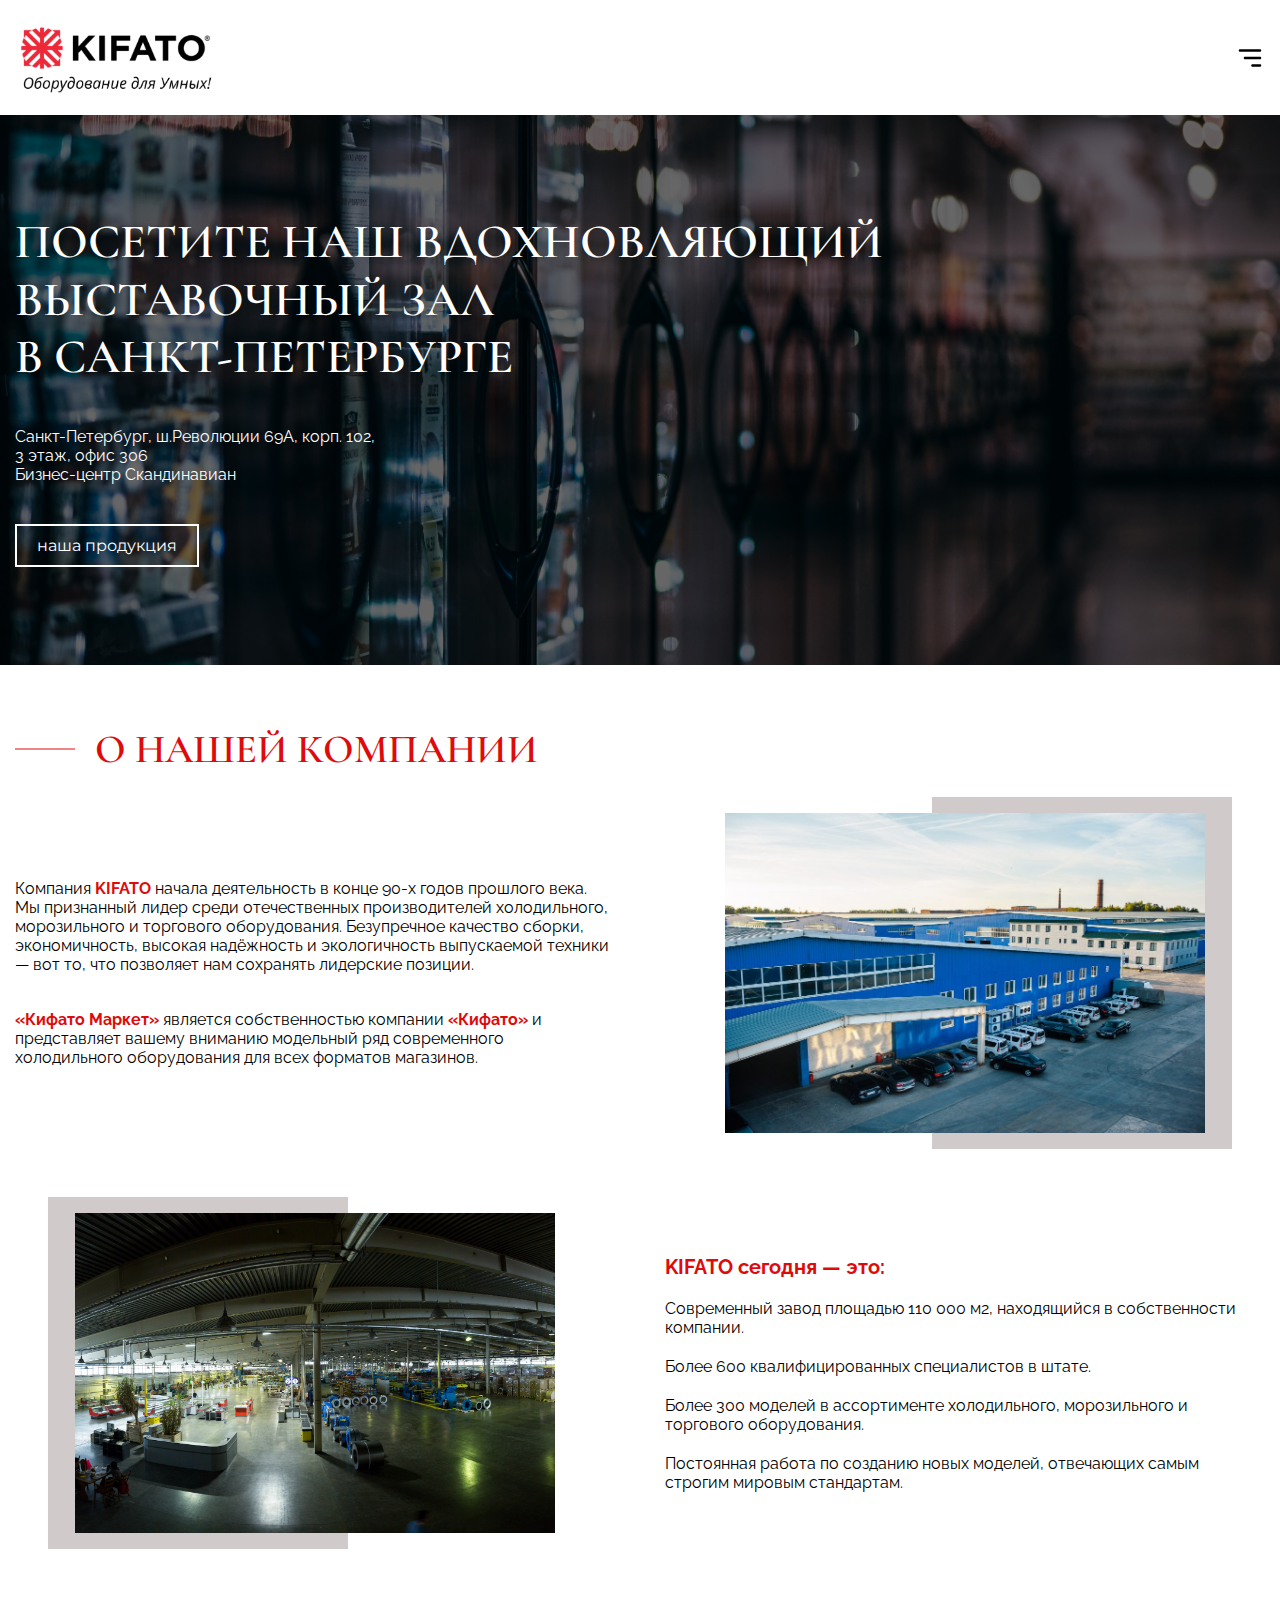
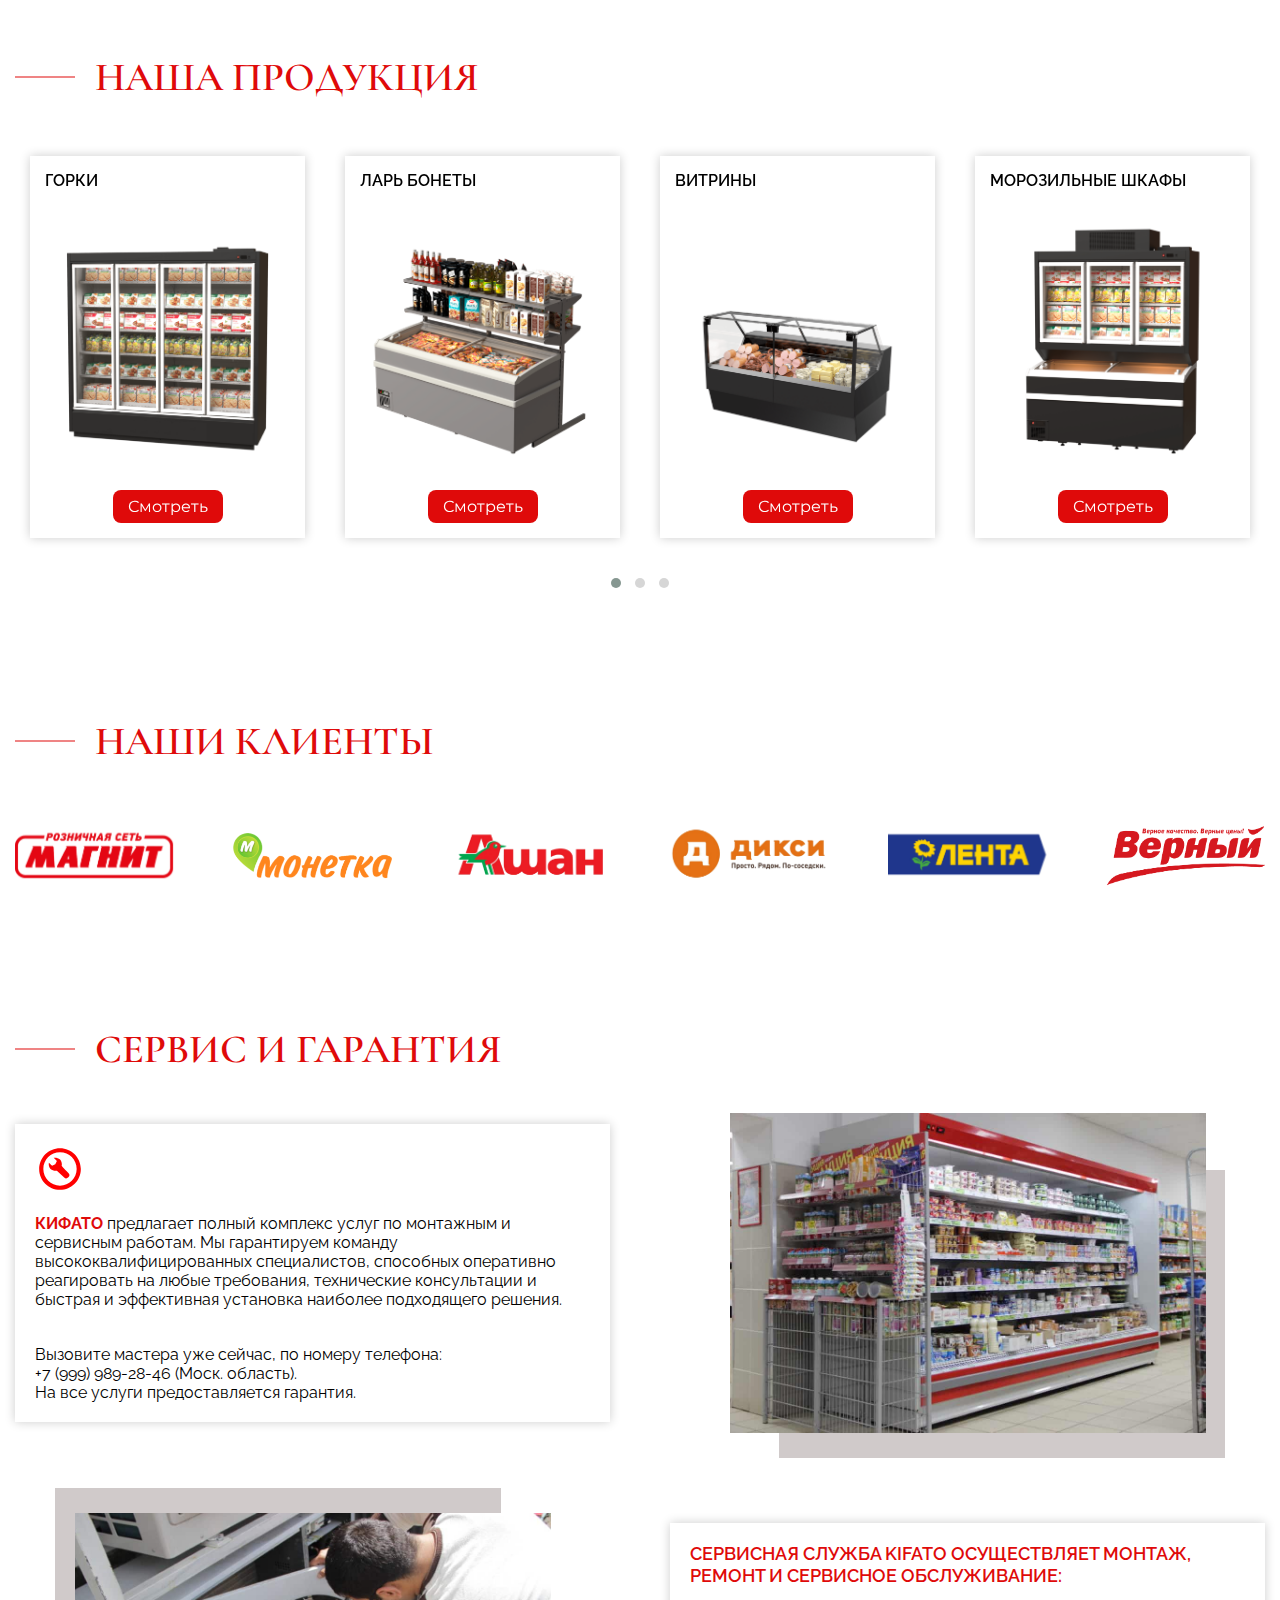
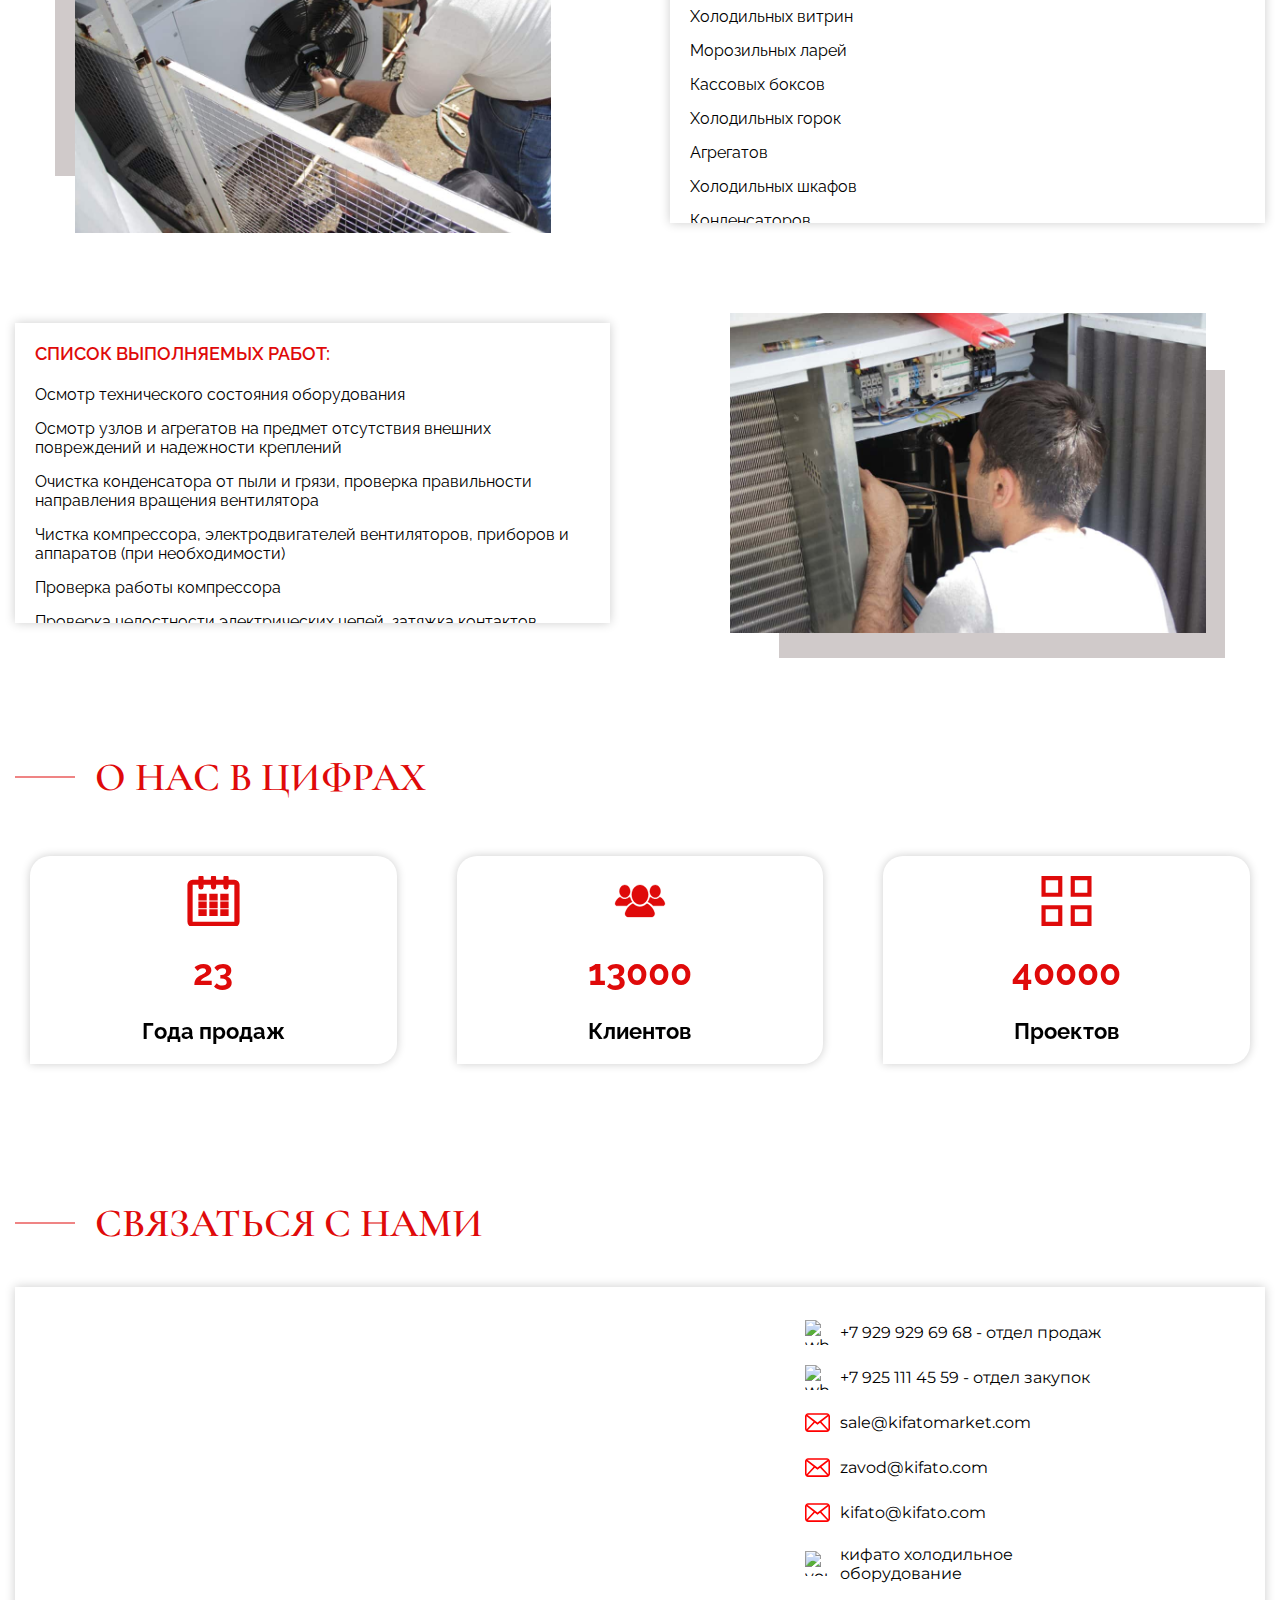
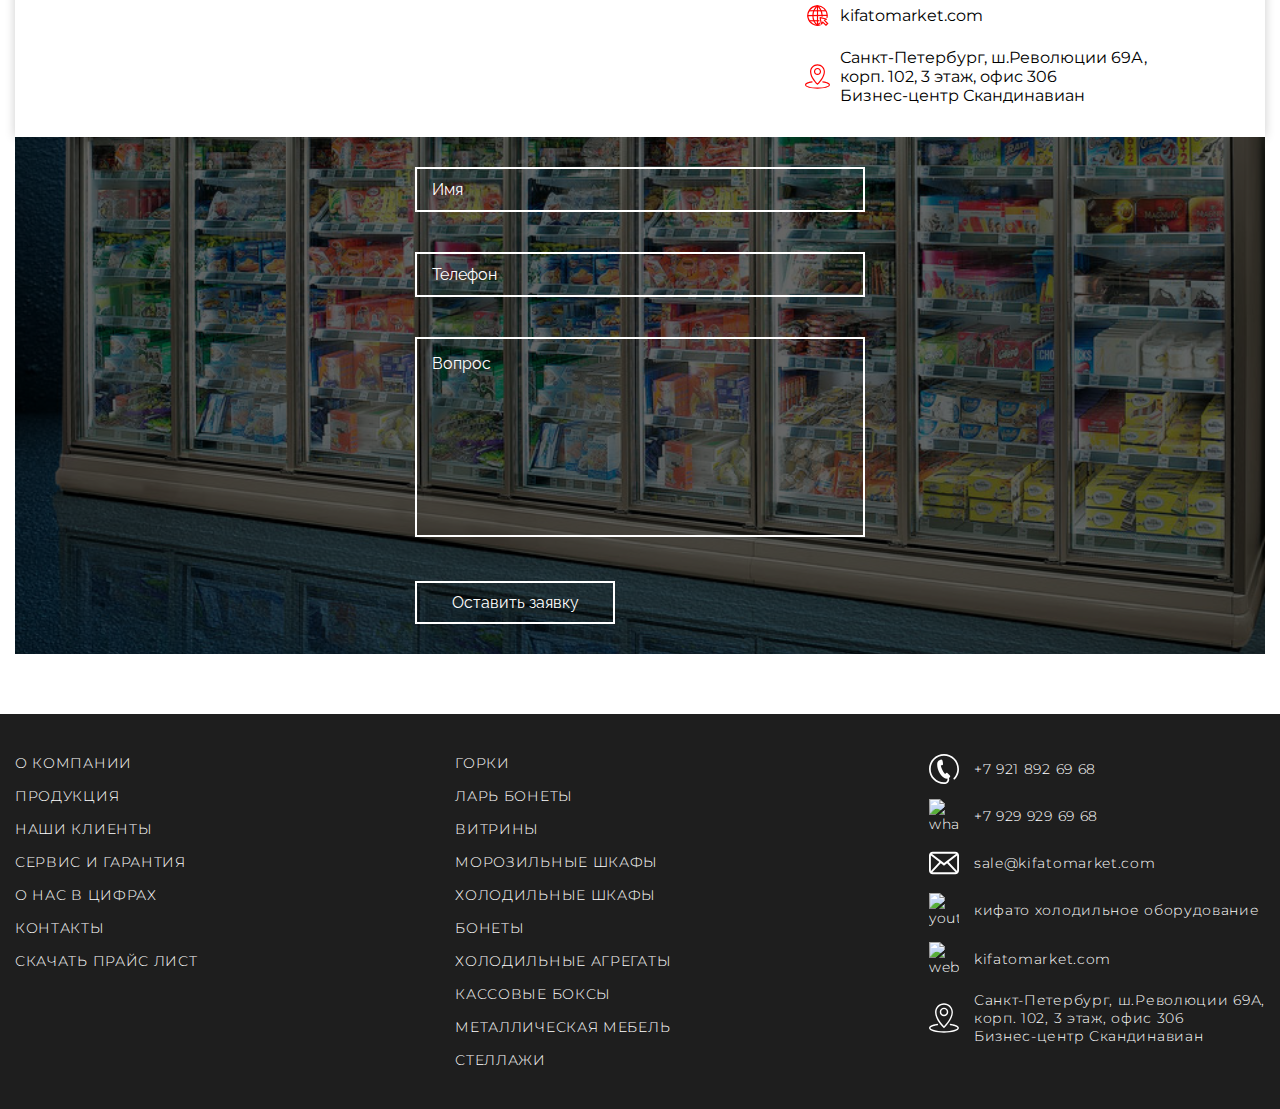
==== commit f0a23225: "Update index.html" ====
--- a/index.html
+++ b/index.html
@@ -89,7 +89,7 @@
                     </h1>
                     <div class="header__address">
                         <span class="header__address-text">
-                            Санкт-Петербург, ш.Революции 69А, корп. 102, 3 этаж, офис 306 <br> Бизнес-центр Скандинавиан
+                            Санкт-Петербург, ш.Революции 69А, корп. 102, <br> 3 этаж, офис 306 <br> Бизнес-центр Скандинавиан
                         </span>
                     </div>
                     <!-- <div class="header__desc">
@@ -524,4 +524,4 @@
     <script src="./js/navigation.js"></script>
 
 </body>
-</html>+</html>
